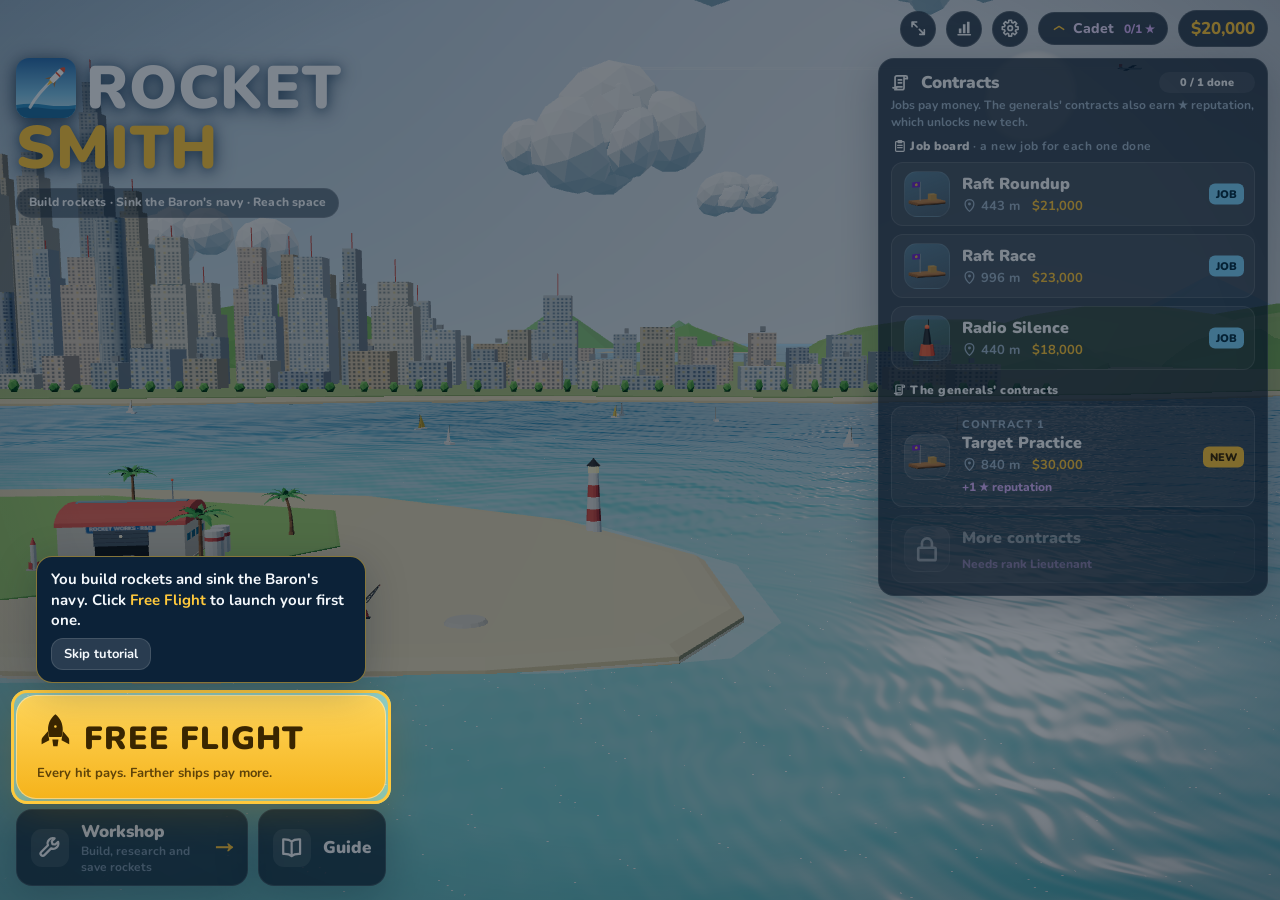
==== play/index.html @ 2913c0fa "Publish Rocketsmith site Co-Authored-By: Claude Fable 5.2 <noreply@anthropic.com>" ====
<!doctype html>
<html lang="en">
  <head>
    <meta charset="UTF-8" />
    <meta name="viewport" content="width=device-width, initial-scale=1, maximum-scale=1, user-scalable=no, viewport-fit=cover" />
    <meta name="apple-mobile-web-app-capable" content="yes" />
    <meta name="mobile-web-app-capable" content="yes" />
    <meta name="apple-mobile-web-app-status-bar-style" content="black-translucent" />
    <meta name="theme-color" content="#cdeaf6" />
    <meta name="apple-mobile-web-app-title" content="Rocketsmith" />
    <link rel="manifest" href="./manifest.webmanifest" />
    <link rel="icon" href="./icon.svg" type="image/svg+xml" />
    <link rel="apple-touch-icon" href="./apple-touch-icon.png" />
    <title>Rocketsmith</title>
    <script type="module" crossorigin src="./assets/index-UyL4fsno.js"></script>
    <link rel="modulepreload" crossorigin href="./assets/dist-CMedSjkm.js">
    <link rel="modulepreload" crossorigin href="./assets/backup-DsJzkjMf.js">
    <link rel="modulepreload" crossorigin href="./assets/scale-Cu9llTRp.js">
    <link rel="modulepreload" crossorigin href="./assets/font-Cmam0TdU.js">
    <link rel="stylesheet" crossorigin href="./assets/index-CPs0ruLv.css">
  </head>
  <body>
    <canvas id="c"></canvas>
    <div id="vignette"></div>
    <div id="ui">
      <div id="topbar">
        <div class="brand">ROCKET<span>SMITH</span></div>
        <div class="spacer"></div>
        <button class="pill icon" id="fsbtn" title="Full screen"><i data-icon="expand"></i></button>
        <button class="pill icon" id="statsbtn" title="Statistics"><i data-icon="stats"></i></button>
        <button class="pill icon" id="helpbtn" title="Rocket guide"><i data-icon="book"></i></button>
        <button class="pill icon" id="menubtn" title="Menu"><i data-icon="gear"></i></button>
        <div class="pill" id="rank">Cadet</div>
        <div class="pill" id="funds">$0</div>
      </div>
      <div id="menu" class="panel">
        <button class="btn" id="mute"></button>
        <button class="btn" id="music"></button>
        <button class="btn" id="replaytut"><i data-icon="finger"></i> Replay tutorial</button>
        <button class="btn" id="creditsbtn"><i data-icon="scroll"></i> Credits</button>
        <div id="devtools">
          <div class="menusep">Testing</div>
          <button class="btn" id="devcash">+ $250,000</button>
          <button class="btn" id="devrep">+ 1 reputation</button>
        </div>
        <button class="btn danger" id="reset">Reset progress</button>
        <div id="desktopmenu">
          <button class="btn" id="fullscreenbtn"></button>
          <button class="btn" id="quitbtn"><i data-icon="close"></i> Quit</button>
        </div>
      </div>
      <div id="paused" class="pill">Paused</div>

      <div id="screen-hub" class="screen">
        <div id="hubleft">
          <div class="sector">
            <h1 class="logo"><img class="emblem" src="icon.svg" alt="" />ROCKET<span>SMITH</span></h1>
            <p class="tagline">Build rockets · Sink the Baron's navy · Reach space</p>
          </div>
          <button class="btn primary" id="freeflight">
            <span class="big"><i data-icon="rocket"></i> FREE FLIGHT</span>
            <span class="ffrec" id="ffrec" title="Your farthest hit"></span>
            <span class="small">Every hit pays. Farther ships pay more.</span>
          </button>
          <div class="hubrow">
            <button class="btn panel" id="openworkshop"><span class="wicon"><i data-icon="wrench"></i></span><span class="wtext"><b>Workshop</b><span class="small">Build, research and save rockets</span></span><span class="wgo">→</span></button>
            <button class="btn panel" id="openwiki" title="How rockets work, with pictures"><span class="wicon"><i data-icon="book"></i></span><span class="wtext"><b>Guide</b></span></button>
          </div>
        </div>
        <div id="contracts" class="panel">
          <div class="cardshead"><i data-icon="scroll"></i> Contracts <span class="cardsprogress" id="cardsprogress"></span></div>
          <div class="cardsub">Jobs pay money. The generals' contracts also earn ★ reputation, which unlocks new tech.</div>
          <div id="cards"></div>
        </div>
      </div>

      <div id="wiki" class="modal">
        <div class="panel modalpanel wikipanel">
          <button class="closex modalclose" aria-label="Close"><i data-icon="close"></i></button>
          <div class="wikihead"><i data-icon="book"></i> Rocket guide</div>
          <div class="wikicols">
            <div id="wikinav"></div>
            <div id="wikibody"></div>
          </div>
        </div>
      </div>

      <div id="ranks" class="modal">
        <div class="panel modalpanel">
          <button class="closex modalclose" aria-label="Close"><i data-icon="close"></i></button>
          <h2>Ranks</h2>
          <p class="modalsub">Contracts earn reputation (★). Each rank opens new parts and launch sites to research and raises your government allowance.</p>
          <div id="rankslist"></div>
                  </div>
      </div>

      <div id="stats" class="modal">
        <div class="panel modalpanel">
          <button class="closex modalclose" aria-label="Close"><i data-icon="close"></i></button>
          <h2>Statistics</h2>
          <div id="statsbody"></div>
                  </div>
      </div>

      <div id="credits" class="modal">
        <div class="panel modalpanel">
          <button class="closex modalclose" aria-label="Close"><i data-icon="close"></i></button>
          <h2>Credits</h2>
          <p class="modalsub">Rocketsmith © 2026 Seyyid Tiryaki. Design, code, music and sound are original: every sound is synthesized while you play. Built with three.js and Capacitor, set in Nunito.</p>
          <pre id="licenses">Loading licenses…</pre>
                  </div>
      </div>

      <div id="fshelp" class="modal">
        <div class="panel modalpanel">
          <button class="closex modalclose" aria-label="Close"><i data-icon="close"></i></button>
          <h2>Full screen on iPhone</h2>
          <p class="modalsub">Safari on iPhone cannot show a page full screen, but the home screen can:</p>
          <ol class="steps">
            <li>Tap the <b>Share</b> button in Safari.</li>
            <li>Choose <b>Add to Home Screen</b>.</li>
            <li>Start Rocketsmith from its new icon. It opens without the browser's bars.</li>
          </ol>
          <p class="modalsub">The game from the home screen keeps its own progress. What you earned here in Safari stays in Safari.</p>
        </div>
      </div>

      <div id="demoend" class="modal">
        <div class="panel modalpanel demoend">
          <button class="closex modalclose" aria-label="Close"><i data-icon="close"></i></button>
          <h2 id="demoend-title">You made Captain!</h2>
          <p class="modalsub" id="demoend-lead"></p>
          <ul>
            <li>Jet engines, ramjets and an autopilot for wave-skimming cruise missiles</li>
            <li>Space shots and re-entry vehicles</li>
            <li>Battleships with flak and close-in guns, speedboat chases</li>
            <li>The Baron's sea fortress 70 km out, and his yacht</li>
            <li>Heavy launch pads and a missile silo</li>
          </ul>
          <div class="row">
            <a class="btn primary" id="demoend-get" target="_blank" rel="noopener">Get it on the App Store</a>
            <button class="btn modalclose">Keep playing</button>
          </div>
        </div>
      </div>

      <div id="briefing"><div class="panel" id="briefpanel"></div></div>

      <div id="screen-build" class="screen">
        <div id="stackpanel" class="panel">
          <div class="buildhead">
            <h3 id="buildtitle">Free Flight</h3>
            <div class="designbar">
              <button class="iconbtn" id="buildwarn" title="What needs attention"></button>
              <button class="iconbtn" id="designdel" title="Delete this saved rocket"><i data-icon="trash"></i></button>
              <label class="iconbtn" id="designload" title="Load a rocket"><i data-icon="load"></i><select id="designsel" aria-label="Load a rocket"></select></label>
              <button class="iconbtn" id="designsave" title="Save this rocket"><i data-icon="save"></i></button>
            </div>
          </div>
          <div id="buildstats"></div>
          <div id="stacklist"></div>
          <label class="autostage"><input type="checkbox" id="autostage" /> Auto-stage when a stage burns out</label>
        </div>
        <div id="parts" class="panel">
          <div id="partlist"></div>
          <div id="tabtitle"></div>
          <div id="tabs"></div>
        </div>
        <div id="viewbar">
          <button class="btn panel" id="buildback"><i data-icon="home"></i> Hub</button>
          <button class="btn panel" id="viewreset" title="Reset the view" aria-label="Reset the view" style="display: none"><i data-icon="recenter"></i></button>
        </div>
        <div id="buildbar">
          <button class="btn panel" id="contractbtn" title="Show the contract again"><i data-icon="scroll"></i> <span id="contractname"></span></button>
          <button class="btn primary" id="tolaunch"><i data-icon="rocket"></i> Launch</button>
        </div>
        <div id="buildtip" class="panel"></div>
      </div>

      <div id="hud" class="screen">
        <div id="seekerscreen"></div>
        <div id="seeker"><span id="seekername">TV Seeker</span><span id="seekerstate"></span><span id="seekerzoom"></span></div>
        <div id="seekzoom">
          <button class="btn panel" id="seekin" title="Zoom in (mouse wheel, pinch or +)">+</button>
          <button class="btn panel" id="seekout" title="Zoom out (mouse wheel, pinch or −)">−</button>
          <button class="btn panel" id="seekauto" title="Let the lens frame the ships by itself again (double tap)">AUTO</button>
        </div>
        <button id="seekclose" class="btn panel" data-key="T" title="Back to the normal view (T or Esc)">✕</button>
        <div class="top">
          <button class="btn panel" id="abort" title="Workshop (Esc)"><span class="ai"><i data-icon="wrench"></i></span><span class="al">Workshop</span></button>
          <button class="btn panel" id="relaunch" title="Relaunch (R)"><i data-icon="retry"></i></button>
          <div id="minimap-wrap" class="panel" title="Make the map bigger or smaller">
            <div class="t"><span id="hudtitle"></span><span id="hudtarget"></span><span id="mapzoom"><i data-icon="expand"></i></span></div>
            <canvas id="minimap"></canvas>
          </div>
          <div id="wind" class="panel"></div>
          <button id="warp" class="btn panel" data-key="F" title="Fast forward: 1×, 2×, 4×, 10× (F)"></button>
        </div>
        <div id="hudearned"></div>
        <div class="gauges panel" id="gauges">
          <div class="g"><div class="k">Distance</div><div class="v" id="g-dist">0 m</div></div>
          <div class="g"><div class="k">Altitude</div><div class="v" id="g-alt">0 m</div></div>
          <div class="g"><div class="k">Speed</div><div class="v" id="g-speed">0 km/h</div></div>
          <div class="g"><div class="k">Fuel</div><div class="bar"><div class="fill" id="g-fuel" style="background: var(--blue)"></div></div></div>
          <div class="g"><div class="k">Hull</div><div class="bar"><div class="fill" id="g-hull" style="background: var(--green)"></div></div></div>
          <div class="g"><div class="k">Heat</div><div class="bar"><div class="fill" id="g-heat"></div></div></div>
        </div>
        <div id="aimctl">
          <div id="angle" class="panel">
            <button class="btn" id="angdown">−</button>
            <div class="val"><div class="lbl" id="anglbl">Angle</div><span id="angval">45°</span></div>
            <button class="btn" id="angup">+</button>
          </div>
          <button class="btn fire" id="firebtn" data-key="Space">FIRE</button>
        </div>
        <div id="steerctl">
          <button class="btn" id="steerup" data-key="W" title="Turn the nose up (W)"><i data-icon="turnleft"></i></button>
          <button class="btn" id="steerdown" data-key="S" title="Turn the nose down (S)"><i data-icon="turnright"></i></button>
        </div>
        <div id="flightctl">
          <button class="btn" id="seekbtn" data-key="T" title="TV Seeker: the thermal view, to pick a ship (T; L locks the next ship)"><i data-icon="target"></i></button>
          <button class="btn" id="autobtn" data-key="A" title="Autopilot on or off (A)">AUTO</button>
          <button class="btn" id="camerabtn" data-key="V" title="Chase Camera: zoom out to see the sea below (V)"><i data-icon="camera"></i></button>
          <button class="btn" id="boombtn" data-key="B" title="Detonate the warhead (B)"><i data-icon="blast"></i></button>
          <button class="btn" id="stagebtn" data-key="Space">STAGE</button>
          <div id="throttle" class="panel" title="Throttle: Shift / Ctrl, Z full, X cut">
            <div id="thrtrack"><div id="thrfill"></div></div>
            <div id="thrval">100%</div>
          </div>
        </div>
        <div id="hint" class="pill"></div>
        <div id="offscreen"></div>
        <div id="touchring"></div>
        <div id="holdline"><span></span></div>
      </div>

      <div id="screen-report" class="screen"><div id="report" class="panel"></div></div>
      <div id="toasts"></div>
      <div id="coach">
        <div id="coachring"></div>
        <div id="coachbox" class="panel"><p id="coachtext"></p><div class="row"><button class="btn" id="coachskip">Skip tutorial</button><button class="btn primary" id="coachnext">Next</button></div></div>
      </div>
    </div>
    <div id="rotate">
      <div>
        <div class="logo">ROCKET<span>SMITH</span></div>
        <div class="phone"><i></i></div>
        <p>Turn your phone sideways to play</p>
      </div>
    </div>
  </body>
</html>
---- play/assets/index-CPs0ruLv.css ----
@font-face{font-family:Nunito;font-style:normal;font-weight:200 1000;font-display:block;src:url(./nunito-latin-BzFMHfZw.woff2)format("woff2");unicode-range:U+??,U+131,U+152-153,U+2BB-2BC,U+2C6,U+2DA,U+2DC,U+304,U+308,U+329,U+2000-206F,U+20AC,U+2122,U+2191,U+2193,U+2212,U+2215,U+FEFF,U+FFFD}@font-face{font-family:Nunito;font-style:normal;font-weight:200 1000;font-display:block;src:url(./nunito-latin-ext-CXYtwYOx.woff2)format("woff2");unicode-range:U+100-2BA,U+2BD-2C5,U+2C7-2CC,U+2CE-2D7,U+2DD-2FF,U+1D00-1DBF,U+1E00-1E9F,U+1EF2-1EFF,U+2020,U+20A0-20AB,U+20AD-20C0,U+2113,U+2C60-2C7F,U+A720-A7FF}@font-face{font-family:Rocketsmith Symbols;font-display:block;src:url([data-uri])format("woff2");unicode-range:U+394,U+2190-2194,U+221E,U+2248,U+25B2,U+25B6,U+25B8,U+25BC,U+25C0,U+2605,U+2713}@font-face{font-family:Rocketsmith Symbols;font-display:block;src:url([data-uri])format("woff2");unicode-range:U+2715}:root{--panel:#091c30bd;--panel-solid:#0c2238;--line:#ffffff1f;--text:#f4f8fc;--muted:#9fb6cc;--accent:#ffc93c;--red:#ff5a4e;--green:#4ade80;--blue:#4cc9f0;--purple:#a78bfa;--radius:16px;--font:"Nunito", "Rocketsmith Symbols", system-ui, -apple-system, sans-serif;--safe-l:env(safe-area-inset-left,0px);--safe-r:env(safe-area-inset-right,0px);--safe-b:env(safe-area-inset-bottom,0px);--safe-w:calc(100vw - var(--safe-l) - var(--safe-r));--z-popover:3;--z-menu:5;--z-confetti:5;--z-overlay:6;--z-tour:8;--z-rotate:10;--z-flash:60;--z-paused:200}*{box-sizing:border-box;-webkit-tap-highlight-color:transparent}html,body{-webkit-text-size-adjust:100%;-moz-text-size-adjust:100%;text-size-adjust:100%;height:100%;color:var(--text);font-family:var(--font);-webkit-user-select:none;user-select:none;touch-action:none;overscroll-behavior:none;background:#cdeaf6;margin:0;overflow:hidden}#c{width:100%;height:100%;display:block;position:fixed;inset:0}#vignette{pointer-events:none;background:radial-gradient(75% 80% at 50% 45%,#0000 60%,#05142838);position:fixed;inset:0}#ui{pointer-events:none;position:fixed;inset:0}#ui>*{pointer-events:none}.screen{display:none;position:absolute;inset:0}.screen.on{display:block}.panel{background:var(--panel);-webkit-backdrop-filter:blur(14px)saturate(1.3);border:1px solid var(--line);border-radius:var(--radius);pointer-events:auto;box-shadow:0 10px 40px #00142840}button{color:inherit;cursor:pointer;pointer-events:auto;border:none;font-family:inherit}.btn{border:1px solid var(--line);background:#ffffff1f;border-radius:12px;padding:10px 16px;font-size:15px;font-weight:700;transition:transform 80ms,background .15s;background-origin:border-box!important}.btn:hover{background:#fff3}.btn.panel{background:var(--panel)}.btn.panel:hover{background:#143250d9}.btn:active{transform:scale(.96)}.btn:disabled{opacity:.4;cursor:default;transform:none}.btn.primary{color:#3a2600;background:linear-gradient(#ffd65c,#f5b31b);border-color:#fff6;box-shadow:0 4px #b9800c,0 8px 20px #f5b31b59}.btn.primary:active{transform:translateY(2px)scale(.98);box-shadow:0 2px #b9800c}.btn.fire{color:#fff;letter-spacing:1px;background:radial-gradient(circle at 50% 35%,#ff7a6b,#e0352a);border:3px solid #fff9;font-size:22px;box-shadow:0 5px #9c1d14,0 10px 30px #e0352a80}.pill{background:var(--panel);border:1px solid var(--line);-webkit-backdrop-filter:blur(10px);pointer-events:auto;border-radius:999px;align-items:center;gap:6px;padding:6px 12px;font-weight:800;display:inline-flex}.muted{color:var(--muted)}#ui ::-webkit-scrollbar{width:12px;height:12px}#ui ::-webkit-scrollbar-track{background:0 0}#ui ::-webkit-scrollbar-corner{background:0 0}#ui ::-webkit-scrollbar-thumb{background:#ffffff3d content-box content-box;border:3px solid #0000;border-radius:99px}#ui ::-webkit-scrollbar-thumb:hover{background-color:#ffffff6b}#ui ::-webkit-scrollbar-thumb:active{background-color:var(--accent)}@supports not selector(::-webkit-scrollbar){#ui *{scrollbar-width:thin;scrollbar-color:#ffffff4d transparent}}#topbar{top:10px;left:calc(12px + var(--safe-l));right:calc(12px + var(--safe-r));pointer-events:none;align-items:center;gap:10px;display:flex;position:absolute}#topbar .brand{letter-spacing:.5px;text-shadow:0 2px 10px #00285073;pointer-events:none;font-size:20px;font-weight:900}#topbar .brand span{color:var(--accent)}#topbar .spacer{flex:1}#funds{color:var(--accent);font-size:17px}#funds.bump{animation:.5s bump}@keyframes bump{30%{transform:scale(1.18)}}.dev{opacity:.75;padding:6px 10px;font-size:12px}#topbar.hub #helpbtn,#fsbtn{display:none}body.browser #topbar.hub #fsbtn{display:flex}#rank{color:#e9ddff;cursor:pointer;pointer-events:auto;font-size:14px;position:relative;overflow:hidden}#rank .repnum{color:#d8b4fe;margin-left:4px;font-size:12px}#rank i{background:linear-gradient(90deg, var(--purple), #d8b4fe);height:3px;position:absolute;bottom:0;left:0}#topbar.hub .brand{visibility:hidden}.logo{letter-spacing:1px}.logo span{color:var(--accent)}.pill.icon{text-align:center;justify-content:center;align-items:center;width:36px;height:36px;padding:0;font-size:16px;font-weight:900;line-height:1;display:flex}#hubleft{left:calc(16px + var(--safe-l));top:58px;bottom:calc(14px + var(--safe-b));width:min(370px, calc(var(--safe-w) * .46 - 22px));pointer-events:none;flex-direction:column;gap:10px;display:flex;position:absolute}#hubleft>*{pointer-events:auto}#screen-hub .sector{text-shadow:0 2px 12px #00285080;pointer-events:none;margin-bottom:auto}#screen-hub .sector h1{filter:drop-shadow(0 3px 10px #001e3c73);flex-wrap:wrap;align-items:center;gap:0 10px;margin:0;font-size:clamp(32px,5.6vw,60px);font-weight:900;line-height:1;display:flex}#screen-hub .sector p{opacity:.95;margin:8px 0 0;font-size:14px;font-weight:700}.repbar{background:#091c3073;width:min(300px,100%);height:10px;margin-top:8px}.repbar .fill{background:linear-gradient(90deg, var(--purple), #d8b4fe);transition:width .6s}#freeflight{text-align:left;border-radius:20px;flex-direction:column;gap:5px;padding:16px 20px;display:flex;position:relative;box-shadow:0 10px 40px #ffaa0059}#freeflight .ffrec{color:var(--accent);white-space:nowrap;background:#13304d;border:1px solid #ffc93c99;border-radius:99px;align-items:center;height:24px;padding:0 10px;font-size:12px;font-weight:900;line-height:1;display:inline-flex;position:absolute;top:-11px;right:14px;box-shadow:0 3px 10px #00000040}#freeflight .ffrec:empty{display:none}#freeflight .big{letter-spacing:1px;font-size:clamp(22px,3.6vw,32px);font-weight:900}#freeflight .small{opacity:.8;font-size:13px;font-weight:700;line-height:1.3}:is(#openworkshop,#openwiki){text-align:left;border-radius:16px;align-items:center;gap:12px;padding:10px 14px;font-size:16px;font-weight:900;display:flex}:is(#openworkshop,#openwiki) .small{opacity:.7;margin-left:6px;font-size:12px;font-weight:700}#contracts{right:calc(12px + var(--safe-r));max-height:calc(100% - 72px - var(--safe-b));width:min(390px, calc(var(--safe-w) * .54 - 22px));flex-direction:column;padding:12px;display:flex;position:absolute;top:58px}.cardshead{align-items:center;gap:10px;font-size:17px;font-weight:900;display:flex}.cardsub{color:var(--muted);margin:2px 0 8px;font-size:12px;font-weight:700}#cards{touch-action:pan-y;flex-direction:column;flex:1;gap:8px;min-height:0;display:flex;overflow-y:auto}.card{text-align:left;border:1px solid var(--line);box-shadow:none;-webkit-backdrop-filter:none;background:#ffffff0f;border-radius:12px;flex:none;align-items:center;gap:12px;padding:10px 12px;transition:background .12s;display:flex;position:relative}.card:hover:not(.locked){background:#ffffff1f}.card .num{color:var(--muted);letter-spacing:1px;padding-right:44px;font-size:11px;font-weight:800}.card .title{margin:2px 0 4px;font-size:16px;font-weight:900;line-height:1.15}.card .meta{color:var(--muted);gap:12px;font-size:13px;font-weight:700;display:flex}.card .pay{color:var(--accent)}.card .rep{color:#d8b4fe;margin-top:4px;font-size:12px;font-weight:800}.card.locked{opacity:.5;cursor:default}.card.boss{background:linear-gradient(160deg,#4c1d95bf,#091c3080);border-color:#a78bfa99}.card .badge{background:var(--accent);color:#3a2600;border-radius:6px;padding:3px 7px;font-size:11px;font-weight:900;position:absolute;top:50%;right:10px;transform:translateY(-50%)}.card.done .badge{background:var(--green);color:#053}.card.locked .badge{color:var(--text);background:#fff3}.logo .emblem{border-radius:22%;width:1em;height:1em;box-shadow:0 4px 14px #001e3c73}#screen-hub .sector .tagline{letter-spacing:.2px;width:-moz-fit-content;width:fit-content;max-width:100%;text-shadow:none;-webkit-backdrop-filter:blur(8px);background:#091c3080;border:1px solid #ffffff1f;border-radius:99px;margin-top:10px;padding:6px 12px;font-size:12px;font-weight:800;line-height:1.3;display:block}.cardsprogress{text-align:center;background:#ffffff14;border-radius:99px;min-width:96px;margin-left:auto;padding:3px 10px;font-size:11px;font-weight:900;position:relative;overflow:hidden}.cardsprogress span{z-index:1;position:relative}.cardsprogress i{background:linear-gradient(90deg,#58c4788c,#58c47859);position:absolute;top:0;bottom:0;left:0}.card .ctile{background:linear-gradient(160deg,#ffffff29,#ffffff0a);border:1px solid #ffffff1a;border-radius:13px;flex:none;place-items:center;width:46px;height:46px;padding:3px;font-size:26px;display:grid;overflow:hidden}.card.done .ctile{background:linear-gradient(160deg,#58c47859,#58c4781a)}.card.boss .ctile{background:linear-gradient(160deg,#a78bfa80,#4c1d954d)}.card .cbody{flex-direction:column;flex:1;min-width:0;display:flex}.card .num,.card .title,.card .rep{display:block}.cardsec{letter-spacing:.5px;color:var(--text);flex:none;margin:4px 2px 0;font-size:12px;font-weight:900}.cardsec:first-child{margin-top:0}.cardsec span{color:var(--muted);font-weight:700}.card.job{padding-top:8px;padding-bottom:8px}.card.job .title{padding-right:44px}.card.job .badge{color:#06324a;background:#7dd3fc}.card.job .ctile{background:linear-gradient(160deg,#7dd3fc59,#7dd3fc14)}#openworkshop{flex:1;min-width:0}#openwiki{flex:none}#menu{top:52px;right:calc(12px + var(--safe-r));min-width:200px;z-index:var(--z-menu);flex-direction:column;gap:6px;padding:8px;display:none;position:absolute}#menu.on{display:flex}#menu .btn{text-align:left;padding:9px 12px;font-size:14px}#menu .btn.danger{color:#ff8f86}.menusep{color:var(--muted);letter-spacing:1px;text-transform:uppercase;margin:4px 4px 0;font-size:11px;font-weight:900}.helpgrid{grid-template-columns:repeat(auto-fill,minmax(175px,1fr));gap:10px;margin-bottom:14px;display:grid}.hcard{background:#ffffff0f;border-radius:12px;padding:10px 12px;font-size:13px}.hcard .hi{color:var(--accent);margin-bottom:2px;font-size:24px}.hcard b{font-size:14px;font-weight:900}.hcard p{color:var(--muted);margin:4px 0 0;font-weight:600;line-height:1.35}#briefing{padding:0 var(--safe-r) 0 var(--safe-l);pointer-events:auto;z-index:var(--z-overlay);background:#05142359;justify-content:center;align-items:center;display:none;position:absolute;inset:0}#briefing.on{display:flex}#briefing .panel{background:#091c30ed;width:min(560px,100% - 32px);max-height:calc(100% - 32px);padding:22px;animation:.25s ease-out pop;overflow:auto}@keyframes pop{0%{opacity:0;transform:scale(.92)}}.general{align-items:center;gap:12px;display:flex}.avatar{background:linear-gradient(160deg,#3b82f6,#1e3a8a);border:2px solid #fff6;border-radius:50%;flex:none;place-items:center;width:48px;height:48px;font-size:18px;font-weight:900;display:grid}.avatar.baron{background:linear-gradient(160deg,#a855f7,#4c1d95)}.general h2{margin:0;font-size:24px;font-weight:900}.general .who{color:var(--muted);font-size:14px;font-weight:700}.quote{margin:14px 0;font-size:16px;font-weight:600;line-height:1.45}.facts{grid-template-columns:repeat(auto-fit,minmax(110px,1fr));gap:8px;margin-bottom:16px;display:grid}.fact{background:#ffffff0f;border-radius:10px;padding:8px 10px}.fact .k{color:var(--muted);text-transform:uppercase;letter-spacing:.8px;font-size:11px;font-weight:800}.fact .v{margin-top:2px;font-size:16px;font-weight:900}.row{flex-wrap:wrap;justify-content:flex-end;gap:10px;display:flex}#stackpanel{left:calc(12px + var(--safe-l));top:56px;bottom:calc(12px + var(--safe-b));flex-direction:column;gap:10px;width:min(340px,36vw);padding:12px;display:flex;position:absolute;overflow:hidden}#stackpanel h3{white-space:nowrap;text-overflow:ellipsis;min-width:0;margin:0;font-size:17px;font-weight:900;overflow:hidden}.buildhead{flex:none;justify-content:space-between;align-items:center;gap:8px;display:flex}.designbar{flex:none;gap:5px;display:flex}.iconbtn{min-width:38px;height:38px;color:var(--text);border:1px solid var(--line);cursor:pointer;pointer-events:auto;background:#ffffff1a;border-radius:11px;justify-content:center;align-items:center;gap:3px;padding:0 7px;font-size:16px;font-weight:900;display:inline-flex;position:relative}.iconbtn.alert{color:var(--accent);background:#ffc93c29}.iconbtn.alert.bad{color:var(--red);background:#ff5a4e2e;animation:1.4s ease-in-out infinite alertpulse}@keyframes alertpulse{50%{box-shadow:0 0 0 4px #ff5a4e47}}#designload select{opacity:0;cursor:pointer;pointer-events:auto;width:100%;height:100%;font-size:16px;position:absolute;inset:0}.infobtn{appearance:none;vertical-align:-3px;color:var(--muted);cursor:pointer;pointer-events:auto;background:0 0;border:0;margin:-7px -5px -7px -1px;padding:6px;font-size:13px;display:inline-flex}.infobtn.alert{color:var(--accent)}#buildtip{left:calc(22px + var(--safe-l) + var(--stack-w,min(340px, 36vw)));background:var(--panel-solid);pointer-events:auto;width:min(300px,30vw);max-height:calc(100% - 130px);z-index:var(--z-popover);padding:12px 14px;font-size:13px;font-weight:700;line-height:1.4;animation:.18s ease-out pop;display:none;position:absolute;top:106px;overflow-y:auto}#buildtip.on{display:block}#buildtip h4{margin:0 0 6px;font-size:15px;font-weight:900}#buildtip p{margin:0 0 8px}#buildtip p:last-child{margin:0}#buildtip .warn{color:var(--accent)}#buildtip .bad{color:var(--red)}#buildtip .good{color:var(--green)}#buildstats{flex:none;grid-template-columns:1fr 1fr;gap:6px 10px;display:grid}.bs .k{color:var(--muted);text-transform:uppercase;letter-spacing:.5px;font-size:11px;font-weight:800}.bs .v{font-size:17px;font-weight:900}.bs .n{color:var(--muted);font-size:11px;font-weight:700}.bs.wide{grid-column:1/-1}.bs.wide .k{text-transform:none}#stacklist{touch-action:pan-y;flex-direction:column;flex:1;gap:3px;min-height:60px;display:flex;overflow-y:auto}#stacklist .empty{color:var(--muted);padding:10px 4px;font-size:13px;font-weight:700}.stagehead{text-transform:uppercase;letter-spacing:.5px;color:var(--accent);justify-content:space-between;padding:6px 2px 2px;font-size:11px;font-weight:900;display:flex}.stagehead span:last-child{color:var(--muted);text-transform:none}.srow{cursor:pointer;pointer-events:auto;background:#ffffff0d;border:2px solid #0000;border-radius:10px;justify-content:space-between;align-items:center;gap:6px;padding:4px 4px 4px 6px;display:flex}.srow.sel{border-color:var(--accent);background:#ffc93c1f}.srow .nm{align-items:center;gap:6px;min-width:0;font-size:13px;font-weight:800;line-height:1.2;display:flex}.srow .pi{flex:0 0 32px;width:32px;height:32px;font-style:normal}.tag{color:var(--muted);background:#ffffff1f;border-radius:5px;margin-left:3px;padding:1px 5px;font-size:10px;font-style:normal;font-weight:900}.srow .acts{flex:none;gap:2px;display:flex}.srow .acts button{background:#ffffff17;border-radius:9px;place-items:center;width:36px;height:36px;font-size:14px;display:grid}.srow .acts button:disabled{opacity:.25}.autostage{color:var(--muted);pointer-events:auto;flex:none;align-items:center;gap:6px;font-size:12px;font-weight:800;display:flex}.tip{color:#cfe3f5;background:#4cc9f01f;border-radius:10px;padding:8px 10px;font-size:12px;font-weight:700}.part .lockmsg{color:#d8b4fe;margin-top:6px;font-size:12px;font-weight:800}.stat .k{color:var(--muted);text-transform:uppercase;letter-spacing:.6px;justify-content:space-between;font-size:12px;font-weight:800;display:flex}.stat .v{font-size:20px;font-weight:900}.stat .note{color:var(--muted);margin-top:2px;font-size:12px;font-weight:700}.bar{background:#ffffff1a;border-radius:99px;height:8px;margin-top:6px;position:relative;overflow:visible}.bar .fill{background:var(--blue);border-radius:99px;transition:width .25s;position:absolute;top:0;bottom:0;left:0}.bar .band{background:#4cc9f073;border-radius:99px;transition:left .25s,width .25s;position:absolute;top:-2px;bottom:-2px}.bar .tick{background:var(--red);border-radius:2px;width:3px;margin-left:-1.5px;position:absolute;top:-5px;bottom:-5px}.good{color:var(--green)}.warn{color:var(--accent)}.bad{color:var(--red)}.legend{color:var(--muted);gap:12px;font-size:12px;font-weight:700;display:flex}.dot{vertical-align:-1px;border:2px solid #111;border-radius:50%;width:10px;height:10px;margin-right:4px;display:inline-block}#parts{right:calc(12px + var(--safe-r));top:56px;bottom:calc(12px + var(--safe-b));flex-direction:row;width:min(370px,38vw);display:flex;position:absolute;overflow:hidden}#tabtitle{-webkit-backdrop-filter:blur(8px);backdrop-filter:blur(8px);pointer-events:none;z-index:1;background:#0c2238b8;border-radius:10px;padding:5px 12px;font-size:14px;font-weight:900;position:absolute;top:8px;left:8px}#tabs{border-left:1px solid var(--line);scrollbar-width:none;touch-action:pan-y;flex-direction:column;flex:none;gap:4px;padding:6px 5px;display:flex;overflow-y:auto}#tabs::-webkit-scrollbar{display:none}.tab{opacity:.6;background:0 0;border:2px solid #0000;border-radius:11px;flex:none;width:44px;height:44px;padding:4px}.tab:hover{opacity:.9}.tab.on{border-color:var(--accent);opacity:1;background:#ffffff24}#partlist{touch-action:pan-y;flex-direction:column;flex:1;gap:8px;min-width:0;padding:44px 8px 8px;display:flex;overflow-y:auto}.part{text-align:left;background:#ffffff0d;border:2px solid #0000;border-radius:12px;align-items:flex-start;gap:10px;width:100%;padding:8px 10px;display:flex;position:relative}.part.addable:hover{background:#ffffff1a}.part.addable:after{content:"＋";color:var(--accent);opacity:0;font-weight:900;transition:opacity .15s;position:absolute;bottom:6px;right:8px}.part.addable:hover:after{opacity:1}.part.sel{border-color:var(--accent);background:#ffc93c1a}.part.locked{background:#0000002e}.part.locked .ic,.part.locked .name{opacity:.6}.part .ic{background:radial-gradient(circle at 50% 35%,#fff3,#ffffff0d);border-radius:11px;flex:0 0 58px;place-items:center;height:58px;display:grid}.thumb{object-fit:contain;pointer-events:none;width:100%;height:100%;display:block}.part .body{flex:1;min-width:0}.part .top{justify-content:space-between;align-items:baseline;gap:8px;display:flex}.part .name{font-size:14px;font-weight:900}.part .cost{color:var(--accent);white-space:nowrap;font-size:12px;font-weight:800}.part .specs{color:#cfe3f5;margin-top:1px;font-size:11.5px;font-weight:800}.part .desc{color:var(--muted);margin-top:3px;font-size:11.5px;font-weight:600;line-height:1.3}.part .research{width:100%;margin-top:6px;padding:7px;font-size:13px}.stepper{background:#ffffff0f;border-radius:12px;justify-content:space-between;align-items:center;padding:8px 12px;font-weight:900;display:flex}.stepper .btn{width:40px;padding:6px 0;font-size:20px}#viewbar{left:calc(22px + var(--safe-l) + var(--stack-w,min(340px, 36vw)));gap:8px;display:flex;position:absolute;top:56px}#viewbar .btn{padding:9px 14px;font-size:14px}#buildbar{left:50%;bottom:calc(12px + var(--safe-b));white-space:nowrap;flex-direction:column;align-items:center;gap:8px;display:flex;position:absolute;transform:translate(-50%)}#buildbar .btn.primary{padding:14px 22px;font-size:18px}#hud .top{top:10px;left:calc(12px + var(--safe-l));right:calc(12px + var(--safe-r));align-items:flex-start;gap:10px;display:flex;position:absolute}#minimap-wrap{cursor:pointer;pointer-events:auto;flex:1;min-width:0;padding:6px 10px 8px}#minimap-wrap .t{color:var(--muted);justify-content:space-between;gap:10px;font-size:12px;font-weight:800;display:flex}#minimap{width:100%;height:34px;transition:height .2s;display:block}#hud .gauges{left:calc(12px + var(--safe-l));bottom:calc(12px + var(--safe-b));grid-template-columns:auto auto auto;gap:4px 16px;min-width:210px;padding:10px 14px;display:grid;position:absolute}.g .k{color:var(--muted);letter-spacing:.6px;text-transform:uppercase;font-size:11px;font-weight:800}.g .v{font-variant-numeric:tabular-nums;font-size:20px;font-weight:900}.g .bar{width:80px}#abort{border:2px solid #ffc93c8c;align-items:center;gap:6px;height:48px;padding:0 16px 0 12px;font-size:15px;font-weight:900;display:flex}#abort .ai{font-size:20px}#abort.flying{border-color:#ffffff2e;height:42px;padding:0 12px 0 10px;font-size:13px}#abort.flying .ai{font-size:16px}#wind{white-space:nowrap;padding:8px 12px;font-size:13px;font-weight:800}#aimctl{bottom:calc(16px + var(--safe-b));right:calc(88px + var(--safe-r));align-items:center;gap:12px;display:flex;position:absolute}#angle{align-items:center;gap:4px;padding:8px 6px;display:flex}#angle .val{text-align:center;font-variant-numeric:tabular-nums;min-width:70px;font-size:30px;font-weight:900}#angle .btn{width:42px;height:42px;padding:0;font-size:22px}#firebtn{border-radius:50%;width:104px;height:104px}#firebtn:not(:disabled){animation:1.1s ease-in-out infinite firepulse}@keyframes firepulse{50%{box-shadow:0 0 0 10px #ff5a4e40,0 0 30px #ff5a4e99}}.tip.next{background:#ffc93c1f;margin-bottom:12px;font-size:13px;line-height:1.4}#angle .val .lbl{color:var(--muted);text-transform:uppercase;letter-spacing:.5px;font-size:10px;font-weight:800;line-height:1}#flightctl{right:calc(16px + var(--safe-r));bottom:calc(16px + var(--safe-b));align-items:flex-end;gap:12px;display:flex;position:absolute}#stagebtn{pointer-events:auto;background:linear-gradient(#4b5563,#1f2937);border:3px solid #ffc93c99;border-radius:50%;width:104px;height:104px;font-size:19px;font-weight:900}#boombtn{pointer-events:auto;background:linear-gradient(#ef5a4a,#a3231a);border:3px solid #ffffff59;border-radius:50%;width:72px;height:72px;padding:0;font-size:30px;box-shadow:0 6px 18px #78140a73}#boombtn:active{transform:scale(.94)}#stagebtn.ready{color:#3a2600;background:linear-gradient(#ffd85a,#f0a500);animation:.7s infinite alternate pulse}@keyframes pulse{to{transform:scale(1.08);box-shadow:0 0 30px #ffc93ccc}}#throttle{flex-direction:column;align-items:center;gap:6px;width:58px;padding:8px;display:flex}#thrtrack{cursor:ns-resize;touch-action:none;background:#ffffff1a;border-radius:10px;width:34px;height:min(200px,34vh);position:relative;overflow:hidden}#thrfill{background:linear-gradient(#ffd85a,#ff8a2a);position:absolute;bottom:0;left:0;right:0}#thrval{font-variant-numeric:tabular-nums;font-size:12px;font-weight:900}#throttle.solid #thrfill{background:repeating-linear-gradient(45deg,#9ca3af 0 6px,#6b7280 6px 12px)}#throttle.solid #thrtrack{cursor:not-allowed}#relaunch{place-items:center;height:48px;padding:0 12px;font-size:18px;display:grid}#abort.flying+#relaunch{height:42px}#warp{white-space:nowrap;color:var(--muted);padding:8px 12px;font-size:13px;font-weight:900;display:none;position:relative}#warp.on{color:var(--blue);border-color:var(--blue)}#hudearned{top:70px;right:calc(16px + var(--safe-r));color:var(--accent);text-shadow:0 2px 12px #0006;font-size:26px;font-weight:900;position:absolute}#hint{left:50%;bottom:calc(22px + var(--safe-b));white-space:nowrap;padding:8px 16px;font-size:15px;font-weight:800;transition:opacity .5s;position:absolute;transform:translate(-50%)}#offscreen{white-space:nowrap;background:#dc3228d9;border-radius:99px;padding:6px 10px;font-size:13px;font-weight:900;display:none;position:absolute;transform:translate(-50%,-50%)}#touchring{border:4px solid #fffc;border-radius:50%;width:84px;height:84px;margin:-42px 0 0 -42px;display:none;position:absolute;box-shadow:0 0 20px #ffffff80}#toasts{flex-direction:column;align-items:center;gap:6px;display:flex;position:absolute;top:22%;left:0;right:0}.toast{letter-spacing:1px;text-shadow:0 3px #00000040,0 6px 24px #00000059;font-size:clamp(22px,4.5vw,40px);font-weight:900;animation:1.6s forwards toast}.toast.big{color:var(--accent);font-size:clamp(30px,7vw,64px)}.toast.good{color:#9ff5c0}.toast.bad{color:#ff8f86}.toast.money{color:var(--accent);font-size:clamp(20px,3.6vw,32px)}.promo{text-align:center;color:#d8b4fe;margin:6px 0;font-size:18px;font-weight:900;animation:.4s ease-out pop}.record{text-align:center;color:var(--accent);margin-bottom:8px;font-weight:900;animation:.4s ease-out pop}.repgain{text-align:center;color:#d8b4fe;margin-bottom:8px;font-weight:900}@keyframes toast{0%{opacity:0;transform:scale(.4)}15%{opacity:1;transform:scale(1.15)}25%{transform:scale(1)}80%{opacity:1}to{opacity:0;transform:translateY(-20px)}}#hud.intro>:not(#hint){opacity:0;pointer-events:none}#holdline{pointer-events:none;border-top:2px dashed #5ee0a0bf;height:0;display:none;position:absolute;left:0;right:0}#holdline span{white-space:nowrap;color:#06281a;background:#5ee0a0eb;border-radius:99px;padding:2px 10px;font-size:13px;font-weight:900;position:absolute;top:6px;left:50%;transform:translate(-50%)}#holdline.steering{border-top-color:#ffc93ccc}#holdline.steering span{color:#2c2100;background:#ffc93cf2}#minimap-wrap .t #hudtitle{margin-right:auto}#minimap-wrap.big #minimap{height:120px}#boombtn.ready{animation:.7s infinite alternate pulse}#autobtn{letter-spacing:.5px;width:60px;height:60px;color:var(--muted);pointer-events:auto;background:linear-gradient(#4b5563,#1f2937);border:3px solid #ffffff59;border-radius:50%;place-items:center;padding:0;font-size:12px;font-weight:900;display:none}#autobtn.on{color:#3a2600;background:linear-gradient(#ffd85a,#f0a500)}@media (max-height:500px){#autobtn{width:52px;height:52px;font-size:11px}}#seekerscreen{pointer-events:none;background:linear-gradient(#fff6,#fff6) 50%/44px 1px no-repeat,linear-gradient(#fff6,#fff6) 50%/1px 44px no-repeat;display:none;position:absolute;inset:0}.seekmark{pointer-events:auto;background:0 0;border:2px solid #fffc;border-radius:6px;width:46px;height:46px;margin:-23px 0 0 -23px;padding:0;position:absolute}.seekmark:after{content:attr(data-label);white-space:nowrap;color:#fff;text-shadow:0 1px 3px #000;font-size:12px;font-weight:800;position:absolute;top:50%;left:calc(100% + 8px);transform:translateY(-50%)}.seekmark.locked{border-color:var(--green);animation:.9s ease-in-out infinite seeklock;box-shadow:0 0 0 3px #4ade8059}.seekmark.locked:after{color:var(--green)}@keyframes seeklock{50%{box-shadow:0 0 0 7px #4ade8033}}#hud.seeking>:not(#seekerscreen,#seeker,#seekclose,#seekzoom){display:none!important}#seeker{font:800 13px var(--font);font-variant-numeric:tabular-nums;letter-spacing:1.5px;text-transform:uppercase;white-space:nowrap;color:#ffffffd9;text-shadow:0 1px 3px #000;gap:14px;display:none;position:absolute;top:16px;left:50%;transform:translate(-50%)}#seeker.locked{color:var(--green)}#seekclose{top:10px;right:calc(12px + var(--safe-r));width:44px;height:44px;padding:0;font-size:18px;display:none;position:absolute}#hud.seeking #seekclose{display:block}#seekzoom{right:calc(12px + var(--safe-r));flex-direction:column;gap:8px;display:none;position:absolute;top:50%;transform:translateY(-50%)}#hud.seeking #seekzoom{display:flex}#seekzoom .btn{width:44px;height:44px;padding:0;font-size:22px;line-height:1}#seekzoom #seekauto{letter-spacing:.5px;font-size:10px}#seekbtn{pointer-events:auto;background:linear-gradient(#4b5563,#1f2937);border:3px solid #ffffff59;border-radius:50%;place-items:center;width:60px;height:60px;padding:0;font-size:26px;display:none}#seekbtn.on{color:#3a2600;background:linear-gradient(#ffd85a,#f0a500)}@media (max-height:500px){#seeker{font-size:11px;top:12px}#seekbtn{width:52px;height:52px;font-size:22px}.seekmark{width:40px;height:40px;margin:-20px 0 0 -20px}}#screen-report{pointer-events:auto;background:#0514234d;overflow:hidden}#report{width:min(640px, calc(100% - 24px - var(--safe-l) - var(--safe-r)));max-height:calc(100% - 24px);padding:20px 22px;animation:.3s ease-out pop;position:absolute;top:50%;left:50%;overflow:auto;transform:translate(-50%,-50%)}#report>.row{background:linear-gradient(#091c3000,#091c30f2 35%);margin:10px -22px -20px;padding:10px 22px 14px;position:sticky;bottom:-20px}#report h1{text-align:center;margin:0;font-size:clamp(28px,5vw,42px);font-weight:900}#report .bigstars{text-align:center;letter-spacing:8px;margin:2px 0 8px;font-size:42px}.bigstars span{color:#fff3;display:inline-block}.bigstars span.on{color:var(--accent);text-shadow:0 0 20px #ffc93c99;animation:.5s backwards star}@keyframes star{0%{opacity:0;transform:scale(2.5)rotate(-30deg)}}.starlist{flex-wrap:wrap;justify-content:center;gap:14px;margin-bottom:12px;font-size:13px;font-weight:800;display:flex}.starlist .done{color:var(--accent)}.starlist .no{color:var(--muted)}.diag{background:#ffffff12;border-radius:12px;margin-bottom:12px;padding:10px 14px;font-weight:700;line-height:1.4}.diag b{color:var(--accent)}.reportgrid{grid-template-columns:1.4fr 1fr;gap:14px;margin-bottom:14px;display:grid}#telemetry{background:#0000002e;border-radius:12px;width:100%;height:150px;display:block}.ledger{font-size:14px;font-weight:800}.ledger div{border-bottom:1px solid var(--line);justify-content:space-between;padding:5px 0;display:flex}.ledger .total{border:none;font-size:18px}@media (max-height:500px){#topbar .brand{font-size:16px}#screen-build{--stack-w:min(350px, calc(var(--safe-w) * .36));--parts-w:min(370px, calc(var(--safe-w) * .37))}#topbar.build .brand{display:none}#stackpanel{width:var(--stack-w);gap:6px;padding:8px;top:10px}#buildtip{max-height:calc(100% - 130px);top:56px}#viewbar{top:10px}#viewbar .btn{padding:8px 12px}.bs .v{white-space:nowrap;font-size:14px}.bs .n{display:none}#buildstats{grid-template-columns:repeat(4,1fr);gap:2px 6px}.bs .k{font-size:9.5px}.bs.wide .k{font-size:11px}.bs.wide .bar{margin-top:3px}#stackpanel h3{font-size:15px}.cardsub{display:none}.cardshead{margin-bottom:10px}#hint{max-width:calc(var(--safe-w) - 40px);white-space:normal;text-align:center;padding:6px 12px;font-size:13px;top:82px;bottom:auto}#toasts{top:150px}#hudearned{font-size:20px;top:82px}#hud .gauges{gap:2px 12px;padding:6px 10px}.g .k{font-size:9.5px}.g .bar{width:64px;margin-top:3px}#angle .val{min-width:60px;font-size:24px}#angle .btn{width:36px;height:36px}#freeflight .small{font-size:12px}#freeflight{padding:12px 16px}#stagebtn{width:84px;height:84px;font-size:16px}#boombtn{width:60px;height:60px;font-size:25px}#thrtrack{height:120px}#parts{top:50px;bottom:calc(10px + var(--safe-b));width:var(--parts-w)}#report{padding:14px 18px}#report>.row{margin:8px -18px -14px;padding:8px 18px 10px;bottom:-14px}#report h1{font-size:30px}#buildbar .btn.primary{padding:10px 16px;font-size:16px}#firebtn{width:84px;height:84px;font-size:18px}#report .bigstars{font-size:30px}#telemetry{height:110px}#hud .gauges{min-width:0}.g .v{font-size:16px}}@media (max-height:500px) and (max-width:760px){#topbar.build #statsbtn{display:none}#buildstats{grid-template-columns:repeat(2,1fr)}#stackpanel,#parts{bottom:calc(62px + var(--safe-b))}}@media (max-width:640px){.reportgrid{grid-template-columns:1fr}#screen-build{--stack-w:44vw}#stackpanel{width:44vw}#parts{width:50vw}}#rotate{display:none}@media (orientation:portrait) and (max-width:600px){#rotate{text-align:center;z-index:var(--z-rotate);background:radial-gradient(circle at 50% 40%,#1d4a78,#0a1c33 70%);place-items:center;padding:30px;font-size:18px;font-weight:900;display:grid;position:fixed;inset:0}#rotate .logo{letter-spacing:1px;font-size:30px;line-height:1.05}#rotate .logo span{color:var(--accent);display:block}#rotate p{opacity:.85;margin:0}#rotate .phone{border:4px solid #fff;border-radius:10px;width:46px;height:80px;margin:44px auto 36px;animation:2.4s ease-in-out infinite turn-phone;position:relative}#rotate .phone i{background:#fff;border-radius:2px;width:10px;height:3px;margin-left:-5px;position:absolute;bottom:5px;left:50%}}@keyframes turn-phone{0%,25%{transform:rotate(0)}55%,to{transform:rotate(-90deg)}}.confetti{pointer-events:none;width:8px;height:13px;z-index:var(--z-confetti);border-radius:2px;animation:2.5s cubic-bezier(.3,.6,.6,1) forwards confetti-fall;position:absolute;top:-12px}@keyframes confetti-fall{to{transform:translate(var(--drift), 105vh) rotate(var(--spin));opacity:.8}}.hcard.touch{display:none}@media (hover:none) and (pointer:coarse){.hcard.kbd{display:none}.hcard.touch{display:block}}.nukeflash{z-index:var(--z-flash);pointer-events:none;background:radial-gradient(circle at 50% 55%,#fff 0%,#fff6d8 45%,#ffdca0d9 100%);animation:1.5s ease-out forwards nukeflash;position:fixed;inset:0}@keyframes nukeflash{0%{opacity:1}20%{opacity:.9}to{opacity:0}}#ui>.modal,#ui>#help,#ui>#briefing{cursor:pointer;pointer-events:auto}.modalpanel,#helppanel,#briefpanel{cursor:default}.closex{float:right;width:40px;height:40px;color:var(--text);cursor:pointer;z-index:2;pointer-events:auto;background:#ffffff24;border-radius:12px;place-items:center;margin:-6px -8px 0 8px;font-size:19px;display:grid;position:sticky;top:0}.modal{padding:0 var(--safe-r) 0 var(--safe-l);pointer-events:auto;z-index:var(--z-overlay);background:#05142380;justify-content:center;align-items:center;display:none;position:absolute;inset:0}.modal.on{display:flex}.modalpanel{width:min(760px,100% - 96px);max-height:calc(100% - 40px);padding:18px 20px;animation:.25s ease-out pop;overflow-y:auto}.modalpanel h2{margin:0 0 4px;font-size:24px;font-weight:900}.demoend ul{gap:6px;margin:4px 0 14px;padding:0;font-size:15px;font-weight:700;list-style:none;display:grid}.demoend a.btn{text-decoration:none}.demoend a.btn.soon{opacity:.6;pointer-events:none}.card.fullgame{border:2px solid var(--accent)}#licenses{max-height:46vh;color:var(--muted);white-space:pre-wrap;background:#00000040;border-radius:10px;margin:0 0 12px;padding:10px 12px;font:11px/1.45 ui-monospace,Menlo,monospace;overflow:auto}.modalsub{color:var(--muted);margin:0 0 12px;font-size:13px;font-weight:600}.rankcard{background:#ffffff0d;border:2px solid #0000;border-radius:14px;grid-template-columns:44px 1fr;gap:4px 12px;margin-bottom:8px;padding:12px 14px;display:grid}.rankcard.current{background:linear-gradient(135deg,#ffc93c29,#ffffff0a);border-color:#ffc93cbf}.rankcard.locked{opacity:.6}.rankcard .medal{text-align:center;color:var(--accent);grid-row:span 3;align-self:center;font-size:30px}.rankcard .rtitle{flex-wrap:wrap;align-items:baseline;gap:6px 10px;font-size:17px;font-weight:900;display:flex}.rankcard .rtag{color:var(--muted);background:#ffffff1a;border-radius:99px;padding:2px 8px;font-size:11px;font-weight:800}.rankcard.current .rtag{background:var(--accent);color:#3a2600}.rankcard .rmeta{color:var(--muted);font-size:12px;font-weight:700}.rankcard .rmeta b{color:#e9ddff}.chips{flex-wrap:wrap;gap:5px;margin-top:2px;display:flex}.chip{background:#ffffff14;border-radius:8px;padding:3px 8px;font-size:12px;font-weight:700}.chip.owned{background:#58c47838}.chip.contract{background:#9b87f540}.statgrid{grid-template-columns:repeat(auto-fill,minmax(150px,1fr));gap:8px;margin-bottom:14px;display:grid}.stile{background:#ffffff0f;border-radius:12px;padding:10px 12px}.stile .sk{letter-spacing:.5px;text-transform:uppercase;color:var(--muted);font-size:11px;font-weight:800}.stile .sv{margin-top:2px;font-size:20px;font-weight:900}.stile .sv.money{color:var(--accent)}.sunkrow{grid-template-columns:130px 1fr 40px;align-items:center;gap:10px;margin:4px 0;font-size:13px;font-weight:700;display:grid}.sunkrow .bar{background:#ffffff14;border-radius:99px;height:10px;overflow:hidden}.sunkrow .bar i{background:linear-gradient(90deg,#ffc93c,#ff7a1a);border-radius:99px;height:100%;display:block}.statshead{text-transform:uppercase;letter-spacing:.5px;color:var(--muted);margin:6px 0;font-size:13px;font-weight:900}.achgrid{grid-template-columns:repeat(auto-fill,minmax(230px,1fr));gap:6px;display:grid}.ach{color:var(--muted);background:#ffffff0d;border-radius:10px;align-items:center;gap:10px;padding:8px 10px;display:flex}.ach .ico{flex:none;font-size:20px}.ach b,.ach span{display:block}.ach span{font-size:12px}.ach.got{color:var(--text);background:#ffc93c1f}.ach.got .ico{color:var(--accent)}.steps{gap:6px;margin:0 0 12px;padding-left:22px;font-size:15px;font-weight:700;display:grid}.ico{vertical-align:-.2em;fill:none;stroke:currentColor;stroke-width:2.1px;stroke-linecap:round;stroke-linejoin:round;flex:none;width:1.15em;height:1.15em;display:inline-block}.ico .s{fill:currentColor;stroke:none}i[data-icon]{font-style:normal;display:inline-flex}.btn.primary .ico{--icon-cut:#ffc93c}#rank .rankico{color:var(--accent)}.chip .thumb{vertical-align:-4px;width:18px;height:18px;display:inline-block}#boombtn{position:relative}#boombtn .ico{width:62%;height:62%;position:absolute;top:19%;left:19%}#coach{pointer-events:none;z-index:var(--z-tour);display:none;position:fixed;inset:0}#coach.on{display:block}#coachring{border:3px solid var(--accent);border-radius:16px;animation:1.2s ease-in-out infinite coachpulse;position:absolute;box-shadow:0 0 0 9999px #04101e80}@keyframes coachpulse{50%{border-color:#fff}}#coachbox{background:var(--panel-solid);pointer-events:auto;border:1px solid #ffc93c80;width:min(330px,80vw);padding:12px 14px;position:absolute}#coachbox p{margin:0 0 8px;font-size:15px;font-weight:700;line-height:1.35}#coachbox b{color:var(--accent)}#coachbox .row{justify-content:space-between;gap:8px;display:flex}#coachbox .btn{padding:6px 12px;font-size:13px}#steerctl{left:calc(12px + var(--safe-l));bottom:calc(128px + var(--safe-b));gap:10px;display:none;position:absolute}#steerctl .btn{pointer-events:auto;touch-action:none;-webkit-user-select:none;user-select:none;background:linear-gradient(#283e58eb,#122032eb);border:2px solid #ffffff47;border-radius:50%;place-items:center;width:62px;height:62px;font-size:28px;display:grid}#steerctl .btn.down{border-color:var(--accent);color:var(--accent);transform:scale(.93)}#camerabtn{pointer-events:auto;background:linear-gradient(#3d6fa8,#1d3f6b);border:3px solid #ffffff59;border-radius:50%;place-items:center;width:60px;height:60px;font-size:26px;display:none}#camerabtn.on{color:#3a2600;background:linear-gradient(#ffd85a,#f0a500)}#mapzoom{opacity:.7}@media (max-height:500px){#steerctl{bottom:calc(99px + var(--safe-b))}#steerctl .btn{width:54px;height:54px;font-size:24px}#camerabtn{width:52px;height:52px;font-size:22px}#minimap-wrap.big #minimap{height:96px}}:is(#openworkshop,#openwiki) .wicon{background:#ffffff1a;border-radius:11px;flex:none;place-items:center;width:38px;height:38px;font-size:22px;display:grid}:is(#openworkshop,#openwiki) .wtext{flex-direction:column;flex:1;display:flex}:is(#openworkshop,#openwiki) .wtext b{font-size:17px;font-weight:900}:is(#openworkshop,#openwiki) .wtext .small{color:var(--muted);margin:0;font-size:12px;font-weight:700}:is(#openworkshop,#openwiki) .wgo{color:var(--accent);font-size:18px;font-weight:900}.hubrow{align-items:stretch;gap:10px;display:flex}.wikipanel{background:#0d1c2ef7;flex-direction:column;width:min(1020px,100% - 40px);height:min(720px,100% - 28px);padding:14px 16px;display:flex;position:relative;overflow:hidden}.wikipanel .closex{margin:0;position:absolute;top:14px;right:16px}.wikihead{align-items:center;gap:8px;margin:2px 0 10px;font-size:22px;font-weight:900;display:flex}.wikicols{flex:1;gap:14px;min-height:0;display:flex}#wikinav{flex-direction:column;flex:0 0 190px;gap:4px;padding-right:2px;display:flex;overflow-y:auto}#wikinav button{text-align:left;color:var(--muted);cursor:pointer;pointer-events:auto;background:0 0;border-radius:10px;align-items:center;gap:8px;padding:9px 10px;font-size:14px;font-weight:800;display:flex}#wikinav button.on{color:var(--text);background:#ffffff21}#wikinav button .ico{color:var(--accent);flex:none}#wikibody{-webkit-overflow-scrolling:touch;flex:1;min-width:0;padding:2px 10px 20px 4px;font-size:14.5px;font-weight:600;line-height:1.5;overflow-y:auto}#wikibody h3{margin:0 0 6px;font-size:24px;font-weight:900}#wikibody h4{color:var(--accent);margin:18px 0 4px;font-size:16px;font-weight:900}#wikibody p{color:#dbe7f1;margin:0 0 9px}#wikibody .lead{color:var(--text);font-size:16px}#wikibody b{color:var(--text);font-weight:900}#wikibody ul,#wikibody ol{color:#dbe7f1;margin:0 0 10px;padding-left:20px}#wikibody li{margin-bottom:4px}.wfig{background:#ffffff0f;border-radius:14px;align-items:center;gap:14px;margin:10px 0 14px;padding:12px;display:flex}.wfig.col{flex-direction:column;align-items:stretch}.wfig svg.dia{flex:none;width:100%;max-width:460px;height:auto;margin:0 auto}.wfig .cap{color:var(--muted);font-size:13px}.wrocket{flex:none;width:120px;height:250px}.wrocket.wideshot{width:150px;height:150px}.wlegend{gap:7px;font-size:13.5px;display:grid}.wlegend div{align-items:baseline;gap:8px;display:flex}.wlegend i{color:#1a2a3a;background:var(--accent);border-radius:50%;flex:none;place-items:center;width:20px;height:20px;font-size:11px;font-style:normal;font-weight:900;display:grid}.wparts{grid-template-columns:repeat(auto-fill,minmax(215px,1fr));gap:8px;margin:8px 0 14px;display:grid}.wpart{color:var(--muted);background:#ffffff0f;border-radius:12px;align-items:center;gap:10px;padding:8px 10px;font-size:12.5px;line-height:1.3;display:flex}.wpart .pic{background:radial-gradient(circle at 50% 35%,#fff3,#ffffff0d);border-radius:10px;flex:none;width:46px;height:46px}.wpart b{font-size:13.5px;display:block}.wpart .num{color:var(--accent);font-weight:800}.wtip{border-left:4px solid var(--accent);background:#ffc93c1a;border-radius:12px;margin:10px 0;padding:9px 12px;font-size:13.5px}.wfix{gap:8px;display:grid}.wfix div{background:#ffffff0f;border-radius:12px;padding:9px 12px}.wfix b{display:block}#contractbtn{border:1px solid #ffc93c80;align-items:center;gap:6px;max-width:46vw;padding:7px 14px;font-size:13px;font-weight:800;display:flex}#contractname{text-overflow:ellipsis;white-space:nowrap;overflow:hidden}@media (max-height:500px){.wikipanel{width:calc(100% - 20px);height:calc(100% - 14px);padding:10px 12px}.wikihead{margin-bottom:6px;font-size:18px}#wikinav{flex-basis:150px}#wikinav button{padding:7px 8px;font-size:13px}#contractbtn{padding:5px 12px;font-size:12px}:is(#openworkshop,#openwiki) .wtext .small{display:none}}@media (max-width:760px){.wikicols{flex-direction:column;gap:8px}#wikinav{flex-direction:row;flex:none;padding-bottom:4px;overflow:auto hidden}#wikinav button{white-space:nowrap}}@media (hover:none) and (pointer:coarse){:root{--panel:#091c30db}*,:before,:after{-webkit-backdrop-filter:none!important}}body,button,.btn{-webkit-touch-callout:none;-webkit-tap-highlight-color:transparent}.wfig svg.dia.shot{border-radius:12px;max-width:560px}#desktopmenu{flex-direction:column;gap:6px;display:none}body.desktop #desktopmenu{display:flex}#paused{z-index:var(--z-paused);letter-spacing:2px;text-transform:uppercase;pointer-events:none;padding:12px 26px;font-size:22px;display:none;position:absolute;top:50%;left:50%;transform:translate(-50%,-50%)}body.paused #paused{display:block}body.keys [data-key]{position:relative}body.keys [data-key]:after{content:attr(data-key);color:#fff;letter-spacing:.5px;white-space:nowrap;text-shadow:none;background:#0d1b2a;border:1px solid #ffffff59;border-radius:6px;padding:1px 6px;font-size:10px;font-weight:800;line-height:14px;position:absolute;bottom:-7px;left:50%;transform:translate(-50%)}
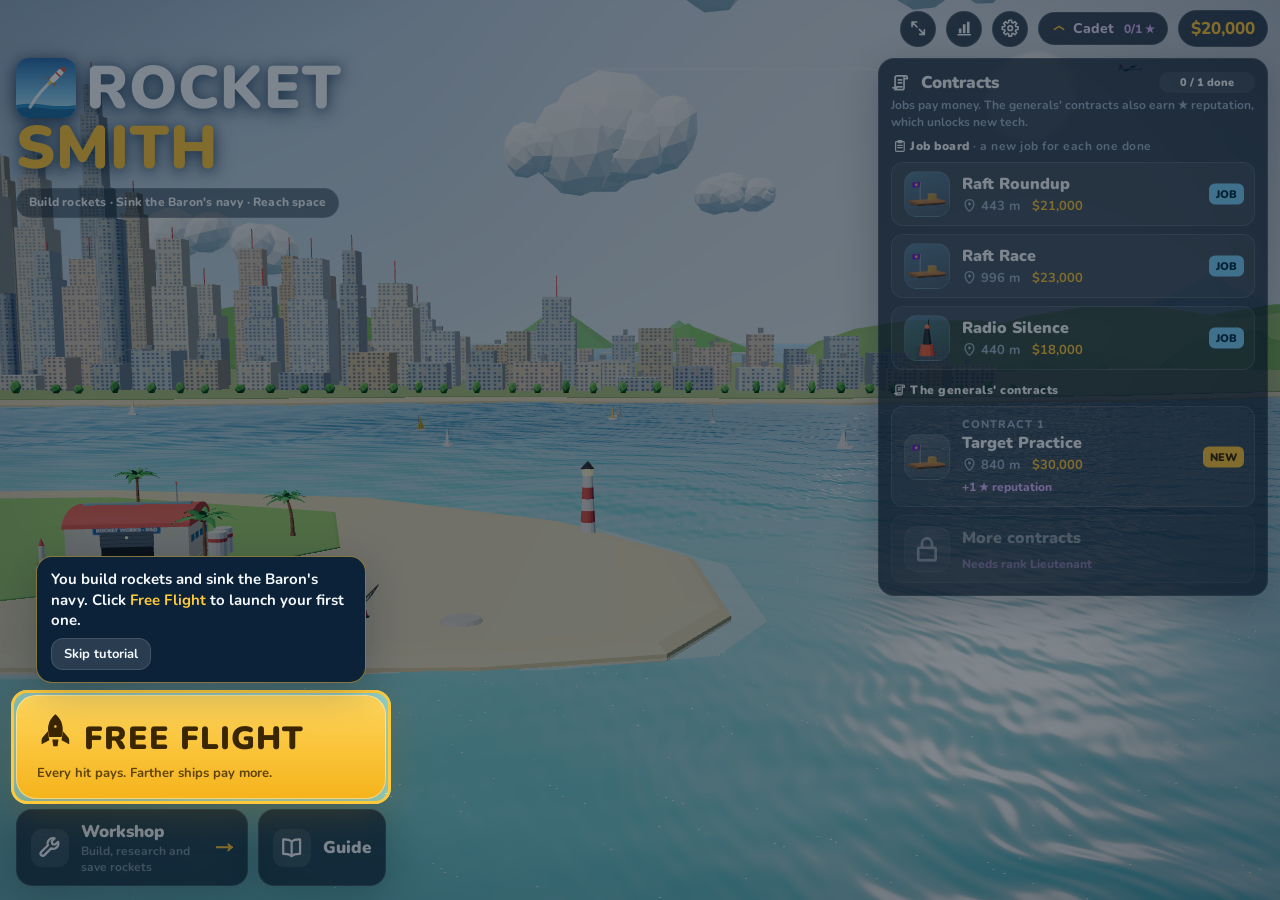
==== commit 094539e3: "Publish Rocketsmith site Co-Authored-By: Claude Fable 5.2 <noreply@anthropic.com>" ====
--- a/play/index.html
+++ b/play/index.html
@@ -12,7 +12,7 @@
     <link rel="icon" href="./icon.svg" type="image/svg+xml" />
     <link rel="apple-touch-icon" href="./apple-touch-icon.png" />
     <title>Rocketsmith</title>
-    <script type="module" crossorigin src="./assets/index-UyL4fsno.js"></script>
+    <script type="module" crossorigin src="./assets/index-CYvca3IZ.js"></script>
     <link rel="modulepreload" crossorigin href="./assets/dist-CMedSjkm.js">
     <link rel="modulepreload" crossorigin href="./assets/backup-DsJzkjMf.js">
     <link rel="modulepreload" crossorigin href="./assets/scale-Cu9llTRp.js">
